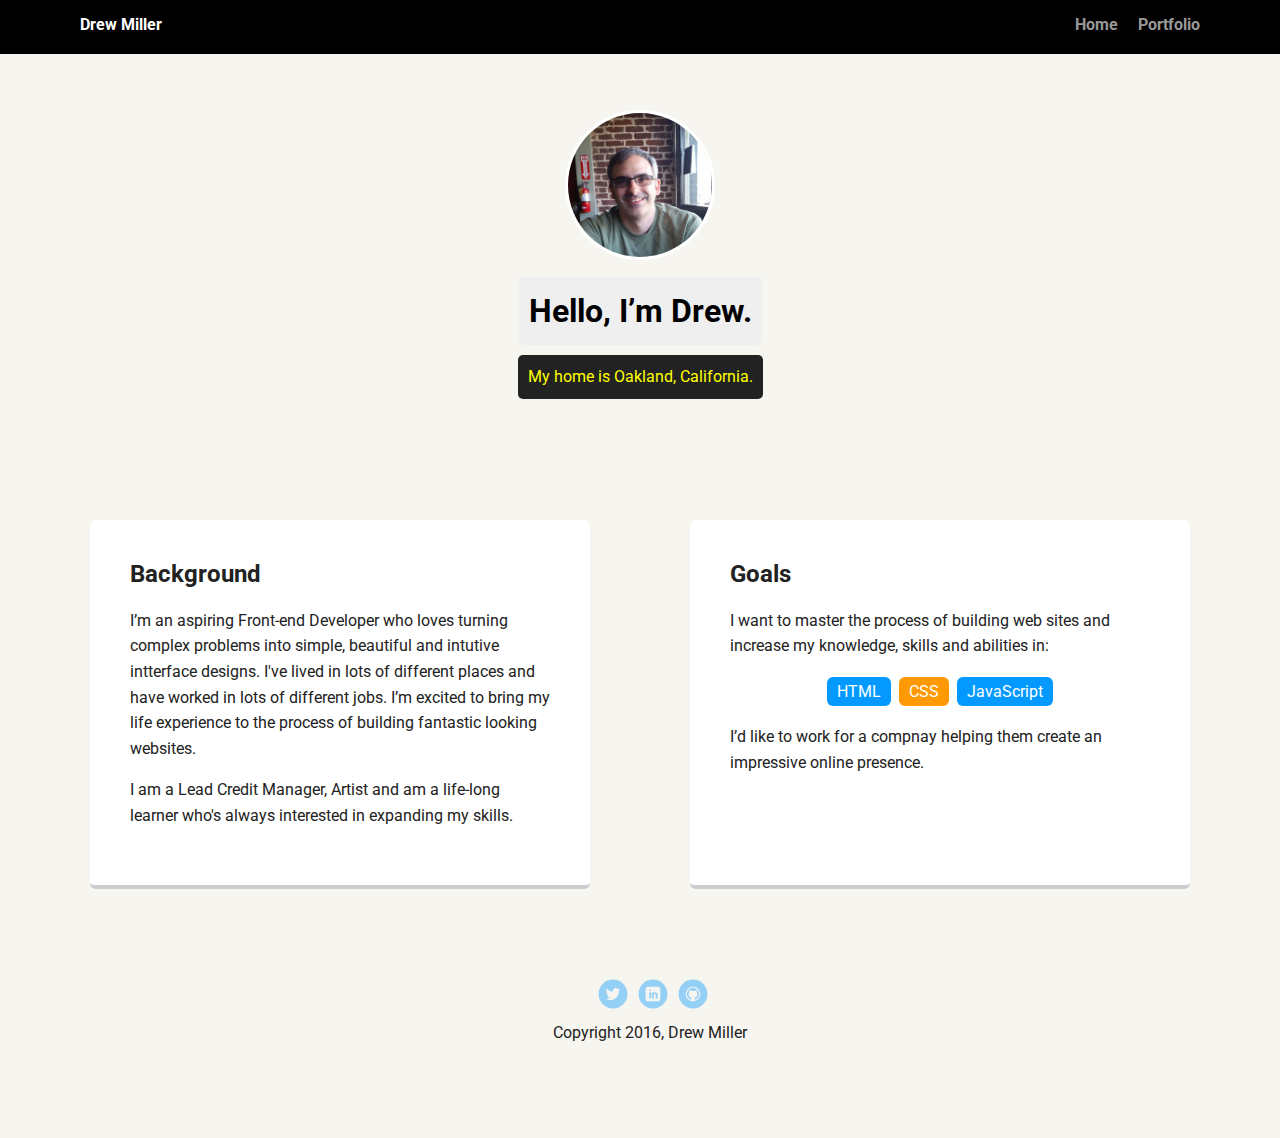
==== index.html @ 01c01359 "first project file" ====
<!doctype html>
<html lang="en">
<head>
  <meta charset="utf-8">
  <title>Drew Miller's Profile</title>
  <meta name="viewport" content="width=device-width, initial-scale=1.0">
  <link rel="stylesheet" href="styles.css">
  <link href="https://fonts.googleapis.com/css?family=Muli%7CRoboto:400,300,500,700,900" rel="stylesheet"></head>
  <body>

    <div class="main-nav">
        <ul class="nav">
          <li class="name">Drew Miller</li>
          <li><a href="index.html">Home</a></li>
          <li><a href="portfolio.html">Portfolio</a></li>
        </ul>
    </div>

    <header>
      <img src="images/drew.jpg" alt="Drew" class="profile-image">
      <h1 class="tag name">Hello, I’m Drew.</h1>
      <p class="tag location">My home is Oakland, California.</p>
    </header>

    <main class="flex">
      <div class="card">
        <h2>Background</h2>
        <p>I’m an aspiring Front-end Developer who loves turning complex problems into simple, beautiful and intutive intterface designs. I've lived in lots of different places and have worked in lots of different jobs. I’m excited to bring my life experience to the process of building fantastic looking websites.</p>
        <p>I am a Lead Credit Manager, Artist and am a life-long learner who's always interested in expanding my skills.</p>
      </div> 

      <div class="card">
        <h2>Goals</h2>
        <p>I want to master the process of building web sites and increase my knowledge, skills and abilities in:</p>
        <ul class="skills">
          <li>HTML</li>
          <li>CSS</li>
          <li>JavaScript</li>
        </ul>
        <p>I’d like to work for a compnay helping them create an impressive online presence.</p>
      </div> 

    </main>
    <footer>
      <ul>
        <li><a href="https://twitter.com/andrewmiller302" class="social twitter">Twitter</a></li>
        <li><a href="https://www.linkedin.com/in/andrew-miller-b6b50041?trk=hp-identity-name" class="social linkedin">LinkedIn</a></li>
        <li><a href="https://github.com/andrewmiller302" class="social github">Github</a></li>
      </ul>
      <p class="copyright">Copyright 2016, Drew Miller</p>
    </footer>
  </body>
  </html>
---- styles.css ----
/* Global Layout Set-up */
* { 
  box-sizing: border-box;
}
  
body {
  margin: 0;
  padding: 0;
  text-align: center;
  font-family: 'Roboto', sans-serif;
  color: #222;
  background: #f7f5f0;
}
/* Link Styles */

a {
  text-decoration: none;
  color: #999;
}
a:hover {
  color: #6633ff;
}

/* Section Styles */

.main-nav {
  width: 100%;
  background: black;
  min-height: 30px;
  padding: 10px;
  position: fixed;
  text-align: center;
}
.nav {
  display: flex;
  justify-content: space-around;
  font-weight: 700;
  list-style-type: none;
  margin: 0 auto;
  padding: 0;
}

.nav .name {
    display: block;
    margin-right: auto;
    color: white;
}
.nav li {
  padding: 5px 10px 10px 10px;
}
.nav a {
  transition: all .5s;
}
.nav a:hover {
  color: white
}

header {
  text-align: center;
  background: url('images/bay.jpg') no-repeat top center ;
  background-size: cover;
  overflow: hidden;
  padding-top: 60px;
}
header {
  line-height: 1.5;
}
header .profile-image {
  margin-top: 50px;
  width: 150px;
  height: 150px;
  border-radius: 50%;
  border: 3px solid white;
  transition: all .5s;
}
header .profile-image:hover {
  transform: scale(1.2) rotate(5deg);
}
.tag {
  background-color: #efefef;
  color: black;
  padding: 10px;
  border-radius: 5px;
  display: table;
  margin: 10px auto;
} 
.location {
  background-color: #222;
  color: yellow;
}
.card {
  margin: 30px;
  padding: 20px 40px 40px;
  max-width: 500px;
  text-align: left;
  background: #fff;
  border-bottom: 4px solid #ccc;
  border-radius: 6px;
  transition: all .5s;
}
.card:hover {
  border-color: #0399ff;
}

ul.skills {
  padding: 0;
  text-align: center;
}

.skills li {
  border-radius: 6px;
  display: inline-block;
  background: #ff9904;
  color: white;
  padding: 5px 10px;
  margin: 2px;
}

.skills li:nth-child(odd) {
  background: #0399ff;
}

footer {
  width: 100%;
  min-height: 30px;
  padding: 20px 0 40px 20px;
}

footer .copyright {
  top: -8px;
  font-size: .75em;
}

footer ul {
  list-style-type: none;
  margin: 0;
  padding: 0;
}

footer ul li {
  display: inline-block;
}

a.social {
  display: inline-block;
  text-indent: -9999px;
  margin-left: 5px;
  width: 30px;
  height: 30px;
  background-size: 30px 30px;
  opacity: .4;
  transition: all .5s;
}
a.twitter {
  background-image: url(images/twitter.svg);
}
a.linkedin {
  background-image: url(images/linkedin.svg);
}
a.github {
  background-image: url(images/github.svg);
}
a.social:hover {
  opacity: 1;
}
.clearfix {
  clear: both;
}

/* Section Styles portfolio*/

.portfolio {
  text-align: center;
  background-size: cover;
  overflow: hidden;
  padding-top: 60px;
}

.portfolio-nav {
  width: 100%;
  background: black;
  min-height: 30px;
  padding: 10px;
  margin: 0px auto;
  position: fixed;
  text-align: center;
  top: 0px;
}

.gallery img{
  margin-top: 3%;
  max-width: 80%;
  
}

.gallery ul{
  
  list-style: none;
}
.gallery{
  
  margin-top: 6%;
  
}




/* Styles for larger screens */
@media screen and (min-width: 720px) {
  
  .flex {
      display: -ms-flexbox;      /* TWEENER - IE 10 */
      display: flex; 
      max-width: 1200px;
      -ms-flex-pack: distribute;
      justify-content: space-around;
      margin: 0 auto;
  }

  header {
    min-height: 470px;
  }

  .nav {
    max-width: 1200px;
    padding: 0 30px;
  }

.portNav {
    max-width: 1200px;
    padding: 60px 30px;
    width: 100%;
    
  }

  main {
    padding-top: 20px;
  }

  main p {
    line-height: 1.6em;
  }

  footer {
    font-size: 1.3em;
    max-width: 1200px;
    margin: 40px auto;
  }

}
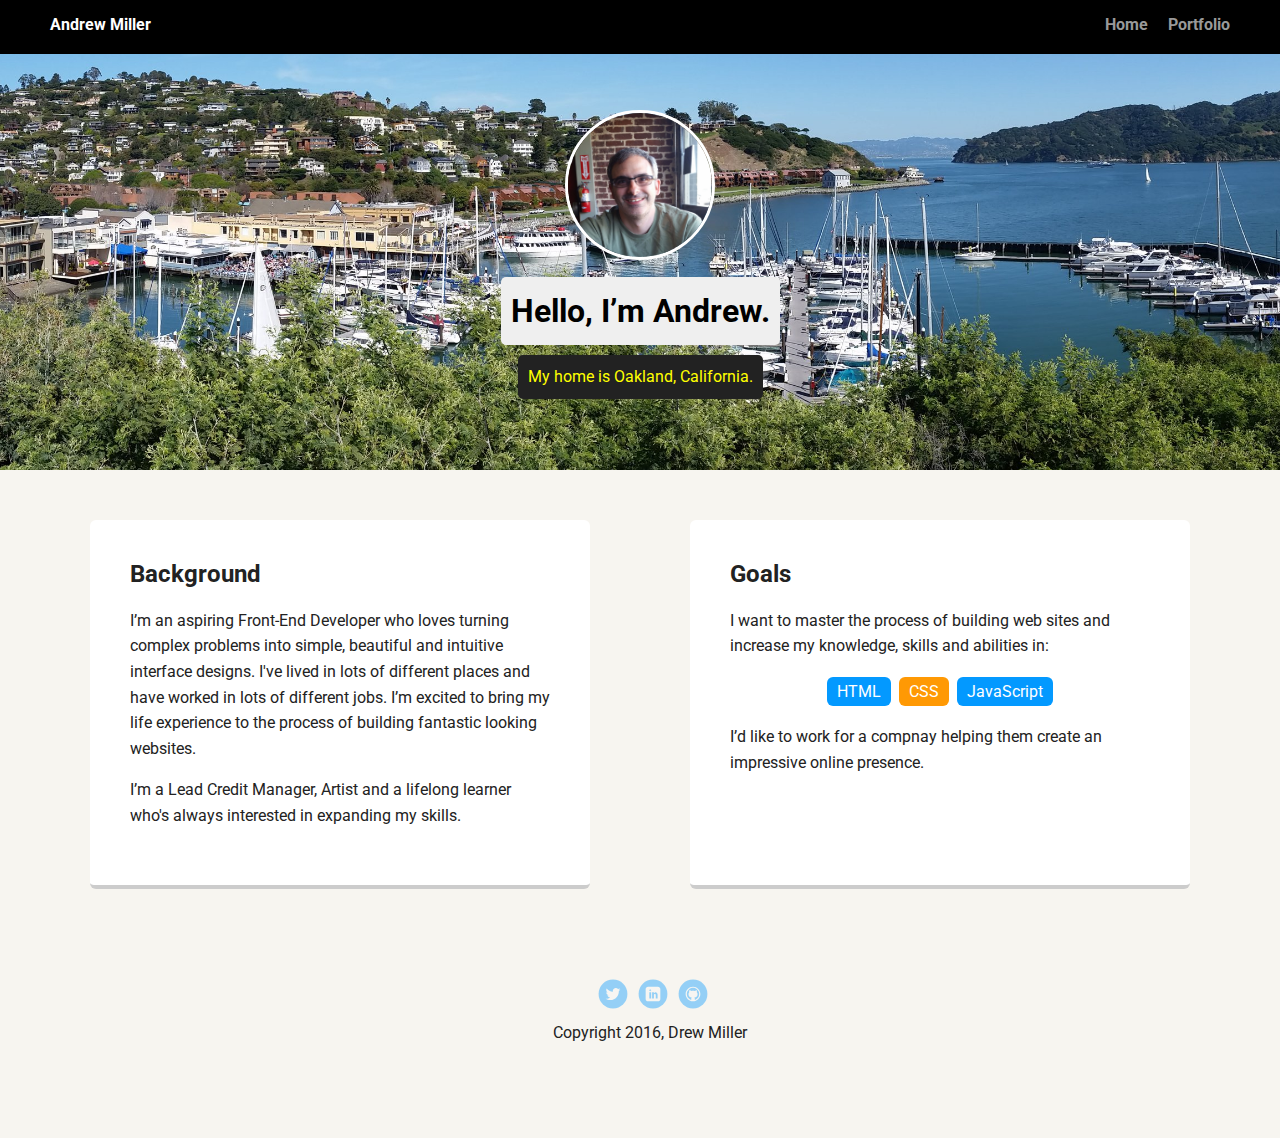
==== commit b02e900f: "Update" ====
--- a/index.html
+++ b/index.html
@@ -2,7 +2,7 @@
 <html lang="en">
 <head>
   <meta charset="utf-8">
-  <title>Drew Miller's Profile</title>
+  <title>Andrew Miller's Profile</title>
   <meta name="viewport" content="width=device-width, initial-scale=1.0">
   <link rel="stylesheet" href="styles.css">
   <link href="https://fonts.googleapis.com/css?family=Muli%7CRoboto:400,300,500,700,900" rel="stylesheet"></head>
@@ -10,23 +10,23 @@
 
     <div class="main-nav">
         <ul class="nav">
-          <li class="name">Drew Miller</li>
+          <li class="name">Andrew Miller</li>
           <li><a href="index.html">Home</a></li>
           <li><a href="portfolio.html">Portfolio</a></li>
         </ul>
     </div>
 
     <header>
-      <img src="images/drew.jpg" alt="Drew" class="profile-image">
-      <h1 class="tag name">Hello, I’m Drew.</h1>
+      <img src="images/drew.jpg" alt="Andrew" class="profile-image">
+      <h1 class="tag name">Hello, I’m Andrew.</h1>
       <p class="tag location">My home is Oakland, California.</p>
     </header>
 
     <main class="flex">
       <div class="card">
         <h2>Background</h2>
-        <p>I’m an aspiring Front-end Developer who loves turning complex problems into simple, beautiful and intutive intterface designs. I've lived in lots of different places and have worked in lots of different jobs. I’m excited to bring my life experience to the process of building fantastic looking websites.</p>
-        <p>I am a Lead Credit Manager, Artist and am a life-long learner who's always interested in expanding my skills.</p>
+        <p>I’m an aspiring Front-End Developer who loves turning complex problems into simple, beautiful and intuitive interface designs. I've lived in lots of different places and have worked in lots of different jobs. I’m excited to bring my life experience to the process of building fantastic looking websites.</p>
+        <p>I’m a Lead Credit Manager, Artist and a lifelong learner who's always interested in expanding my skills.</p>
       </div> 
 
       <div class="card">
--- a/styles.css
+++ b/styles.css
@@ -30,6 +30,7 @@
   padding: 10px;
   position: fixed;
   text-align: center;
+  top: 0px
 }
 .nav {
   display: flex;
@@ -57,7 +58,7 @@
 
 header {
   text-align: center;
-  background: url('images/bay.jpg') no-repeat top center ;
+  background: url('images/rsz_bay.jpg') no-repeat top center ;
   background-size: cover;
   overflow: hidden;
   padding-top: 60px;
@@ -169,24 +170,6 @@
 
 /* Section Styles portfolio*/
 
-.portfolio {
-  text-align: center;
-  background-size: cover;
-  overflow: hidden;
-  padding-top: 60px;
-}
-
-.portfolio-nav {
-  width: 100%;
-  background: black;
-  min-height: 30px;
-  padding: 10px;
-  margin: 0px auto;
-  position: fixed;
-  text-align: center;
-  top: 0px;
-}
-
 .gallery img{
   margin-top: 3%;
   max-width: 80%;
@@ -223,16 +206,10 @@
   }
 
   .nav {
-    max-width: 1200px;
+    max-width: 1600px;
     padding: 0 30px;
   }
 
-.portNav {
-    max-width: 1200px;
-    padding: 60px 30px;
-    width: 100%;
-    
-  }
 
   main {
     padding-top: 20px;
